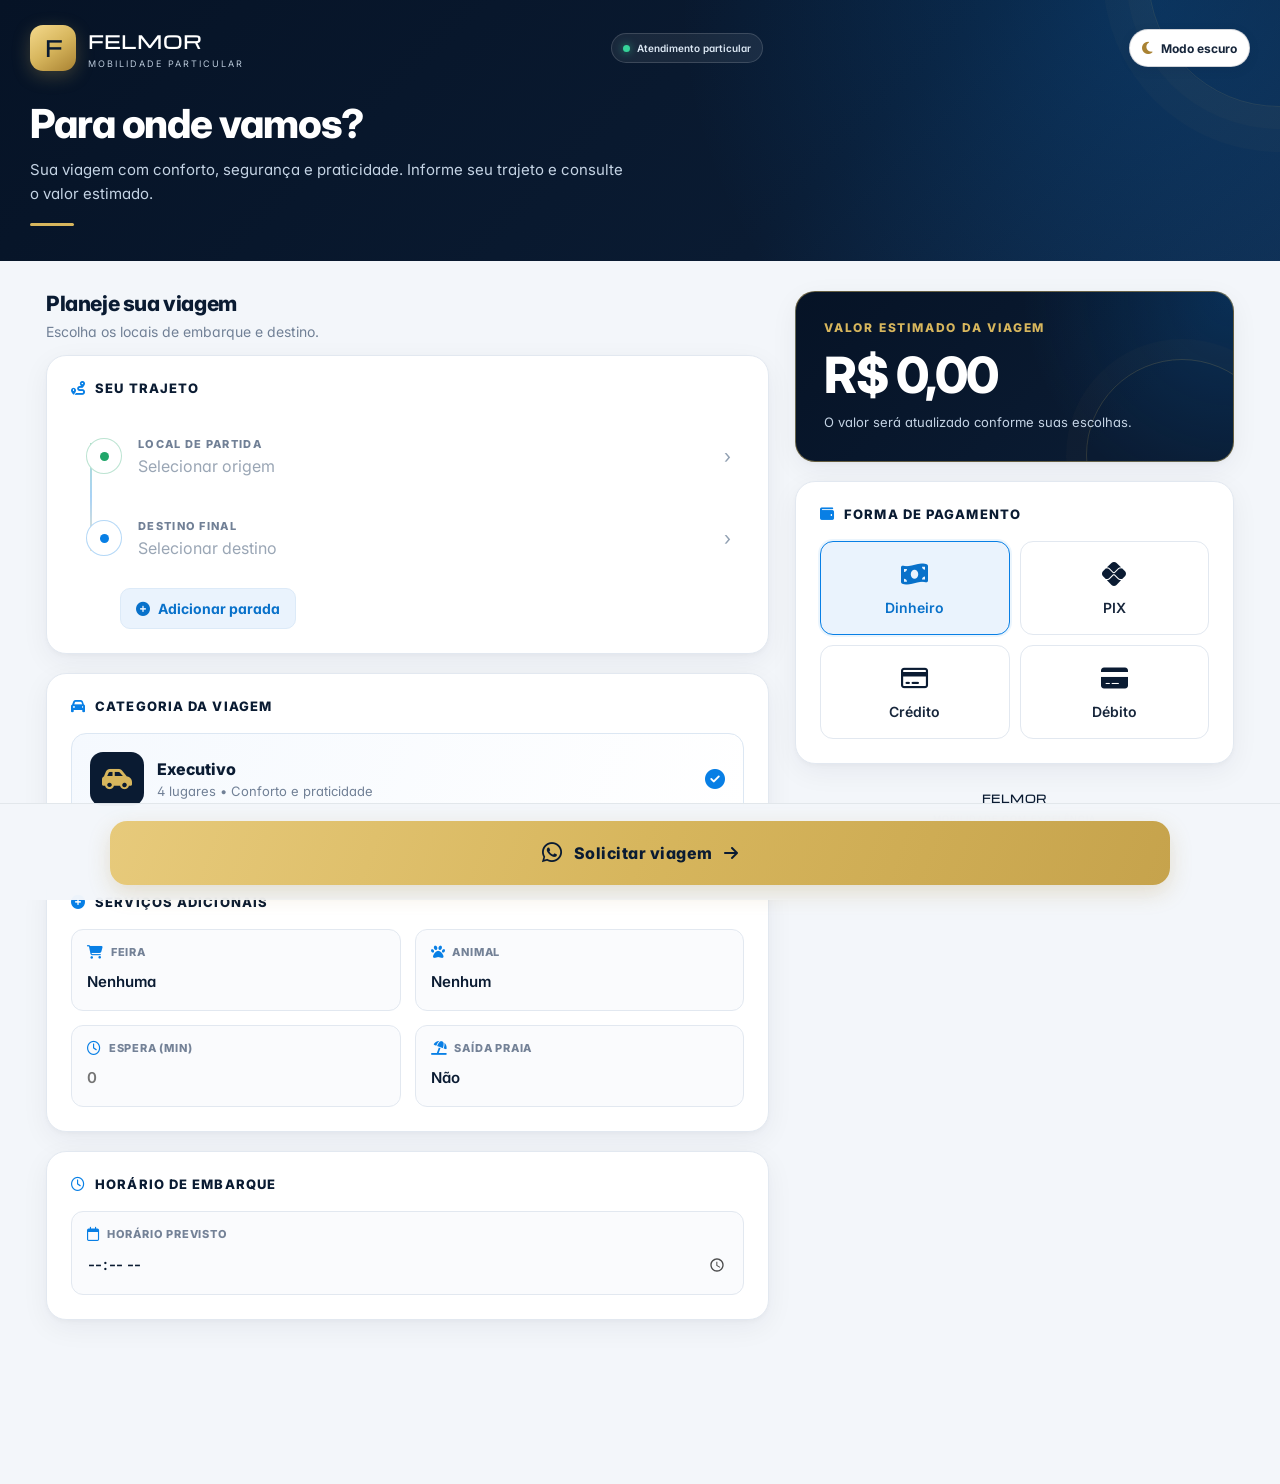
==== index.html @ cd347d0f "Add files via upload" ====
<!DOCTYPE html>
<html lang="pt-BR">
<head>
<meta charset="UTF-8">
<title>FELMOR | Mobilidade Particular</title>
<meta name="viewport" content="width=device-width, initial-scale=1.0, viewport-fit=cover">
<meta name="theme-color" content="#F3F6FA" id="themeColorMeta">
<meta name="description" content="FELMOR Mobilidade Particular. Consulte o valor e solicite sua viagem.">

<script src="core/datamanager.js"></script>

<link rel="preconnect" href="https://fonts.googleapis.com">
<link rel="preconnect" href="https://fonts.gstatic.com" crossorigin>
<link href="https://fonts.googleapis.com/css2?family=Inter:wght@400;500;600;700;800&family=Michroma&display=swap" rel="stylesheet">
<link rel="stylesheet" href="https://cdnjs.cloudflare.com/ajax/libs/font-awesome/6.5.2/css/all.min.css">

<link rel="stylesheet" href="css/theme.css">
<link rel="stylesheet" href="css/theme-modes.css">
<link rel="stylesheet" href="css/animations.css">
</head>

<body>

<!-- =====================================================
     CABEÇALHO FELMOR
===================================================== -->

<header class="header">
  <div class="header-inner">

    <div class="brand-row">

      <div class="brand">
        <div class="brand-mark">F</div>

        <div>
          <div class="brand-name">FELMOR</div>
          <div class="brand-sub">Mobilidade Particular</div>
        </div>
      </div>

      <div class="status-pill">
        <span class="status-dot"></span>
        Atendimento particular
      </div>

      <button class="theme-toggle" id="themeToggle" type="button"
        aria-label="Ativar modo escuro" aria-pressed="false" title="Alternar tema">
        <i class="fa-solid fa-moon" aria-hidden="true"></i>
        <span class="theme-toggle-label">Modo escuro</span>
      </button>

    </div>

    <div class="header-intro">
      <h1>Para onde vamos?</h1>
      <p>
        Sua viagem com conforto, segurança e praticidade.
        Informe seu trajeto e consulte o valor estimado.
      </p>
      <div class="header-accent"></div>
    </div>

  </div>
</header>

<!-- =====================================================
     CONTEÚDO PRINCIPAL
===================================================== -->

<div class="app-container">

  <div class="page-grid">

    <!-- COLUNA PRINCIPAL -->

    <main class="main-column">

      <div class="section-heading">
        <h2>Planeje sua viagem</h2>
        <p>Escolha os locais de embarque e destino.</p>
      </div>

      <!-- ROTA -->

      <div class="card route-card">

        <div class="card-label">
          <i class="fa-solid fa-route"></i>
          Seu trajeto
        </div>

        <div class="timeline">

          <div class="tl-line"></div>

          <div class="tl-row origem" id="origemBtn">

            <div class="tl-dot"></div>

            <div class="tl-content">
              <div class="tl-title">Local de partida</div>
              <div class="tl-text placeholder" id="origemTexto">
                Selecionar origem
              </div>
            </div>

            <div class="tl-chev">›</div>

          </div>

          <div class="tl-row parada" id="paradaBtn" style="display:none">

            <div class="tl-dot"></div>

            <div class="tl-content">
              <div class="tl-title">Parada intermediária</div>
              <div class="tl-text placeholder" id="paradaTexto">
                Selecionar parada
              </div>
            </div>

            <div class="tl-chev">›</div>

          </div>

          <div class="tl-row destino" id="destinoBtn">

            <div class="tl-dot"></div>

            <div class="tl-content">
              <div class="tl-title">Destino final</div>
              <div class="tl-text placeholder" id="destinoTexto">
                Selecionar destino
              </div>
            </div>

            <div class="tl-chev">›</div>

          </div>

        </div>

        <div class="add-parada" id="addParada">
          <i class="fa-solid fa-circle-plus"></i>
          Adicionar parada
        </div>

      </div>

      <!-- VEÍCULO -->

      <div class="card">

        <div class="card-label">
          <i class="fa-solid fa-car"></i>
          Categoria da viagem
        </div>

        <div class="vehicle">

          <div class="vehicle-icon">
            <i class="fa-solid fa-car-side"></i>
          </div>

          <div class="vehicle-info">
            <div class="vehicle-name">Executivo</div>
            <div class="vehicle-desc">
              4 lugares • Conforto e praticidade
            </div>
          </div>

          <div class="vehicle-check">
            <i class="fa-solid fa-circle-check"></i>
          </div>

        </div>

        <input type="hidden" id="tipoCarro" value="1">

      </div>

      <!-- ADICIONAIS -->

      <div class="card">

        <div class="card-label">
          <i class="fa-solid fa-plus-circle"></i>
          Serviços adicionais
        </div>

        <div class="addons">

          <label class="field">

            <span class="field-label">
              <i class="fa-solid fa-cart-shopping"></i>
              Feira
            </span>

            <select id="feira">
              <option value="0">Nenhuma</option>
              <option value="4.99">1 carrinho</option>
              <option value="7.99">2 carrinhos</option>
            </select>

          </label>

          <label class="field">

            <span class="field-label">
              <i class="fa-solid fa-paw"></i>
              Animal
            </span>

            <select id="animal">
              <option value="0">Nenhum</option>
              <option value="4.99">Pequeno</option>
              <option value="7.99">Médio</option>
              <option value="11.99">Grande</option>
            </select>

          </label>

          <label class="field">

            <span class="field-label">
              <i class="fa-regular fa-clock"></i>
              Espera (min)
            </span>

            <input
              type="number"
              id="espera"
              placeholder="0"
              min="0"
            >

          </label>

          <label class="field">

            <span class="field-label">
              <i class="fa-solid fa-umbrella-beach"></i>
              Saída praia
            </span>

            <select id="saidaPraia">
              <option value="0">Não</option>
              <option value="9.99">Sim</option>
            </select>

          </label>

        </div>

      </div>

      <!-- HORÁRIO -->

      <div class="card">

        <div class="card-label">
          <i class="fa-regular fa-clock"></i>
          Horário de embarque
        </div>

        <label class="field full">

          <span class="field-label">
            <i class="fa-regular fa-calendar"></i>
            Horário previsto
          </span>

          <input type="time" id="embarque">

        </label>

      </div>

    </main>

    <!-- COLUNA LATERAL -->

    <aside class="side-column">

      <!-- VALOR -->

      <div class="card value-card">

        <div class="value-label">
          Valor estimado da viagem
        </div>

        <div class="value-amount" id="previewTotal">
          R$ 0,00
        </div>

        <div class="value-note">
          O valor será atualizado conforme suas escolhas.
        </div>

      </div>

      <!-- PAGAMENTO -->

      <div class="card">

        <div class="card-label">
          <i class="fa-solid fa-wallet"></i>
          Forma de pagamento
        </div>

        <div class="pay-grid">

          <div class="pay ativo" data="dinheiro">
            <div class="pay-icon">
              <i class="fa-solid fa-money-bill-wave"></i>
            </div>
            <div class="pay-name">Dinheiro</div>
          </div>

          <div class="pay" data="pix">
            <div class="pay-icon">
              <i class="fa-brands fa-pix"></i>
            </div>
            <div class="pay-name">PIX</div>
          </div>

          <div class="pay" data="credito">
            <div class="pay-icon">
              <i class="fa-regular fa-credit-card"></i>
            </div>
            <div class="pay-name">Crédito</div>
          </div>

          <div class="pay" data="debito">
            <div class="pay-icon">
              <i class="fa-solid fa-credit-card"></i>
            </div>
            <div class="pay-name">Débito</div>
          </div>

        </div>

      </div>

      <div class="footer">
        <strong>FELMOR</strong>
        <div style="margin-top:7px">
          Mobilidade com excelência
        </div>
      </div>

    </aside>

  </div>

</div>

<!-- =====================================================
     BOTÃO FIXO
===================================================== -->

<div class="cta-box">

  <div class="cta-inner">

    <button class="cta-btn" id="btnContinuar">

      <span class="wa">
        <i class="fa-brands fa-whatsapp"></i>
      </span>

      <span>Solicitar viagem</span>

      <i class="fa-solid fa-arrow-right"></i>

    </button>

  </div>

</div>

<!-- =====================================================
     MODAL DE LOCAIS
===================================================== -->

<div class="modal" id="modal">

  <div class="modal-content">

    <div class="modal-handle"></div>

    <h3 class="modal-title">Selecione um local</h3>

    <input
      type="text"
      id="busca"
      placeholder="Buscar local..."
      autocomplete="off"
    >

    <div class="lista" id="lista"></div>

  </div>

</div>

<!-- =====================================================
     LÓGICA ORIGINAL DA CALCULADORA
     Mantidos DataManager, tarifas, adicionais,
     regras de cálculo e integração WhatsApp.
===================================================== -->

<script>

const origemBtn = document.getElementById("origemBtn");
const destinoBtn = document.getElementById("destinoBtn");
const paradaBtn = document.getElementById("paradaBtn");
const addParada = document.getElementById("addParada");
const origemTexto = document.getElementById("origemTexto");
const destinoTexto = document.getElementById("destinoTexto");
const paradaTexto = document.getElementById("paradaTexto");
const lista = document.getElementById("lista");
const busca = document.getElementById("busca");
const modal = document.getElementById("modal");
const previewTotal = document.getElementById("previewTotal");
const feira = document.getElementById("feira");
const animal = document.getElementById("animal");
const espera = document.getElementById("espera");
const saidaPraia = document.getElementById("saidaPraia");
const embarque = document.getElementById("embarque");
const tipoCarro = document.getElementById("tipoCarro");

let origem = null;
let destino = null;
let parada = null;
let modo = null;
let pagamento = "dinheiro";
let listaAtual = [];

(async()=>{
  await DataManager.carregar();
})();

function abrirModal(tipo){

  modo = tipo;
  busca.value = "";

  let dados = [];

  if(tipo === "origem"){
    dados = DataManager.listarOrigens();
  }

  if(tipo === "parada"){

    if(!origem) return alert("Selecione origem");

    dados = DataManager.listarDestinos(origem);

  }

  if(tipo === "destino"){

    if(!origem) return alert("Selecione origem");

    dados = parada
      ? DataManager.listarDestinos(parada)
      : DataManager.listarDestinos(origem);

  }

  listaAtual = dados;

  renderLista(dados);

  modal.style.display = "flex";

}

function renderLista(arr){

  lista.innerHTML = "";

  arr.forEach(item=>{

    const div = document.createElement("div");

    div.innerText = item;

    div.onclick = ()=>{

      selecionar(item);

      modal.style.display = "none";

    };

    lista.appendChild(div);

  });

}

modal.addEventListener("click",(e)=>{

  if(e.target === modal){
    modal.style.display = "none";
  }

});

busca.addEventListener("input",()=>{

  const t = busca.value.toLowerCase();

  renderLista(
    listaAtual.filter(i=>i.toLowerCase().includes(t))
  );

});

function selecionar(valor){

  if(modo === "origem"){

    origem = valor;
    parada = null;
    destino = null;

    origemTexto.innerText = valor;
    origemTexto.classList.remove("placeholder");

    destinoTexto.innerText = "Selecionar destino";
    destinoTexto.classList.add("placeholder");

    paradaBtn.style.display = "none";

  }

  if(modo === "parada"){

    parada = valor;
    destino = null;

    paradaTexto.innerText = valor;
    paradaTexto.classList.remove("placeholder");

  }

  if(modo === "destino"){

    destino = valor;

    destinoTexto.innerText = valor;
    destinoTexto.classList.remove("placeholder");

  }

  calcular();

}

origemBtn.onclick = ()=>abrirModal("origem");

destinoBtn.onclick = ()=>abrirModal("destino");

paradaBtn.onclick = ()=>abrirModal("parada");

addParada.onclick = ()=>{

  if(!origem) return alert("Selecione origem");

  paradaBtn.style.display = "flex";

  addParada.classList.add("hide");

};

document.querySelectorAll(".pay").forEach(p=>{

  p.onclick = ()=>{

    document.querySelectorAll(".pay").forEach(x=>{
      x.classList.remove("ativo");
    });

    p.classList.add("ativo");

    pagamento = p.getAttribute("data");

    calcular();

  };

});

["feira","animal","espera","saidaPraia","embarque"].forEach(id=>{

  const el = document.getElementById(id);

  el.addEventListener("change",calcular);

  el.addEventListener("input",calcular);

});

function calcular(){

  if(!origem || !destino){

    previewTotal.innerText = "R$ 0,00";

    return;

  }

  let base = !parada
    ? DataManager.buscarValor(origem,destino)||0
    : (DataManager.buscarValor(origem,parada)||0) +
      (DataManager.buscarValor(parada,destino)||0);

  let taxas =
    Number(feira.value||0) +
    Number(animal.value||0) +
    Number(saidaPraia.value||0);

  const esperaVal = Number(espera.value||0);

  if(esperaVal > 5){

    taxas += 3 + ((esperaVal-5)*0.6);

  }

  if(embarque.value){

    const [h,m] = embarque.value.split(":").map(Number);

    const min = h*60 + m;

    if(min >= 1350 || min < 300){

      taxas += base <= 24.99 ? 5 : base * 0.35;

    }

  }

  let total = (base+taxas)*Number(tipoCarro.value||1);

  if(pagamento === "credito") total /= 0.95;

  if(pagamento === "debito") total /= 0.98;

  previewTotal.innerText = "R$ " + total.toFixed(2);

  previewTotal.classList.remove("pulse");

  void previewTotal.offsetWidth;

  previewTotal.classList.add("pulse");

}

document.getElementById("btnContinuar").onclick = ()=>{

  if(!origem || !destino){

    return alert("Selecione origem e destino");

  }

  let base = !parada
    ? DataManager.buscarValor(origem,destino)||0
    : (DataManager.buscarValor(origem,parada)||0) +
      (DataManager.buscarValor(parada,destino)||0);

  let taxas = 0;
  let detalhes = "";

  const feiraVal = Number(feira.value||0);
  const animalVal = Number(animal.value||0);
  const praiaVal = Number(saidaPraia.value||0);
  const esperaVal = Number(espera.value||0);

  if(feiraVal > 0){

    taxas += feiraVal;

    detalhes += `🛒 Feira: R$ ${feiraVal.toFixed(2)}\n`;

  }

  if(animalVal > 0){

    taxas += animalVal;

    detalhes += `🐶 Animal: R$ ${animalVal.toFixed(2)}\n`;

  }

  if(praiaVal > 0){

    taxas += praiaVal;

    detalhes += `⛱️ Praia: R$ ${praiaVal.toFixed(2)}\n`;

  }

  if(esperaVal > 5){

    const esperaCalc = 3 + ((esperaVal-5)*0.6);

    taxas += esperaCalc;

    detalhes += `⏱️ Espera: R$ ${esperaCalc.toFixed(2)}\n`;

  }

  if(embarque.value){

    const [h,m] = embarque.value.split(":").map(Number);

    const min = h*60+m;

    if(min >= 1350 || min < 300){

      const adicional = base <= 24.99 ? 5 : base*0.35;

      taxas += adicional;

      detalhes += `🌙 Noturno: R$ ${adicional.toFixed(2)}\n`;

    }

  }

  let total = (base+taxas)*Number(tipoCarro.value||1);

  if(pagamento === "credito") total /= 0.95;

  if(pagamento === "debito") total /= 0.98;

  let msg = `🚖 *FELMOR - Solicitação de Viagem*\n\n`;

  msg += `📍 Origem:\n${origem}\n\n`;

  if(parada){

    msg += `🛑 Parada:\n${parada}\n\n`;

  }

  msg += `🏁 Destino:\n${destino}\n\n`;

  msg += `💰 Subtotal: R$ ${base.toFixed(2)}\n\n`;

  msg += `──────────────\n📋 *Detalhes*\n`;

  msg += detalhes || "Sem adicionais\n";

  msg += `\n💸 Taxas: R$ ${taxas.toFixed(2)}\n`;

  msg += `──────────────\n💳 Pagamento: ${pagamento.toUpperCase()}\n\n`;

  msg += `💰 *Total: R$ ${total.toFixed(2)}*`;

  window.open(
    `https://wa.me/5581989823239?text=${encodeURIComponent(msg)}`
  );

};

</script>

<script src="js/theme-toggle.js" defer></script>
</body>
</html>
---- css/theme.css ----
/* =====================================================
   FELMOR MOBILITY — DESIGN SYSTEM
   Redesign visual. Regras comerciais preservadas.
===================================================== */

:root {
  --navy: #0A1B32;
  --navy-deep: #061326;
  --navy-light: #142B49;
  --blue: #087FE5;
  --blue-soft: #EAF3FD;
  --gold: #D7B65D;
  --gold-dark: #A98232;
  --gold-soft: #F8F1DE;
  --silver: #D9E0E8;
  --bg: #F3F6FA;
  --white: #FFFFFF;
  --text: #17263B;
  --muted: #718096;
  --line: #E2E8F0;
  --success: #159653;
  --danger: #DC5454;

  --radius: 20px;
  --radius-sm: 13px;

  --shadow:
    0 8px 28px rgba(10,27,50,.055),
    0 2px 6px rgba(10,27,50,.035);

  --shadow-hover:
    0 14px 35px rgba(10,27,50,.10);

  --font: 'Inter', sans-serif;
  --brand-font: 'Michroma', sans-serif;
}

* {
  box-sizing: border-box;
  -webkit-tap-highlight-color: transparent;
}

html {
  scroll-behavior: smooth;
}

body {
  margin: 0;
  padding: 0;
  min-height: 100vh;
  background: var(--bg);
  color: var(--text);
  font-family: var(--font);
  -webkit-font-smoothing: antialiased;
  font-feature-settings: "cv11", "ss01";
}

button,
input,
select {
  font: inherit;
}

button {
  cursor: pointer;
}

button:focus-visible,
input:focus-visible,
select:focus-visible {
  outline: 3px solid rgba(8,127,229,.22);
  outline-offset: 2px;
}

/* =====================================================
   HEADER INSTITUCIONAL
===================================================== */

.header {
  position: relative;
  overflow: hidden;
  padding: 20px 20px 30px;
  background:
    radial-gradient(
      circle at 90% 0%,
      rgba(8,127,229,.22),
      transparent 40%
    ),
    linear-gradient(135deg,var(--navy-deep),var(--navy) 65%,#102A4A);
  color: white;
}

.header::before {
  content: "";
  position: absolute;
  width: 260px;
  height: 260px;
  border: 1px solid rgba(215,182,93,.12);
  border-radius: 50%;
  right: -130px;
  top: -155px;
  box-shadow:
    0 0 0 22px rgba(215,182,93,.025),
    0 0 0 45px rgba(215,182,93,.02);
}

.header-inner {
  position: relative;
  z-index: 1;
  max-width: 1100px;
  margin: 0 auto;
}

.brand-row {
  display: flex;
  align-items: center;
  justify-content: space-between;
  gap: 12px;
}

.brand {
  display: flex;
  align-items: center;
  gap: 12px;
}

.brand-mark {
  width: 46px;
  height: 46px;
  flex-shrink: 0;
  display: grid;
  place-items: center;
  border-radius: 13px;
  background: linear-gradient(145deg,#F4D98C,var(--gold),#A98232);
  color: var(--navy);
  font-family: var(--brand-font);
  font-size: 20px;
  font-weight: 900;
  box-shadow: 0 5px 18px rgba(215,182,93,.25);
}

.brand-name {
  font-family: var(--brand-font);
  font-size: 18px;
  font-weight: 900;
  letter-spacing: 1px;
  color: #FFFFFF;
}

.brand-sub {
  margin-top: 4px;
  font-size: 9px;
  letter-spacing: 2px;
  color: #B9C8D9;
  text-transform: uppercase;
}

.status-pill {
  display: inline-flex;
  align-items: center;
  gap: 7px;
  padding: 8px 11px;
  border: 1px solid rgba(255,255,255,.15);
  border-radius: 30px;
  background: rgba(255,255,255,.07);
  color: #DCE8F4;
  font-size: 10px;
  font-weight: 600;
  white-space: nowrap;
}

.status-dot {
  width: 7px;
  height: 7px;
  border-radius: 50%;
  background: #36D399;
  box-shadow: 0 0 8px rgba(54,211,153,.7);
}

.header-intro {
  margin-top: 29px;
  max-width: 600px;
}

.header-intro h1 {
  margin: 0;
  font-size: clamp(25px,5vw,34px);
  line-height: 1.2;
  font-weight: 800;
  letter-spacing: -1.1px;
}

.header-intro p {
  margin: 10px 0 0;
  color: #C4D3E4;
  font-size: 13px;
  line-height: 1.6;
}

.header-accent {
  width: 44px;
  height: 3px;
  margin-top: 17px;
  border-radius: 5px;
  background: var(--gold);
}

/* =====================================================
   LAYOUT PRINCIPAL
===================================================== */

.app-container {
  width: 100%;
  max-width: 1100px;
  margin: 0 auto;
  padding: 24px 20px 145px;
}

.page-grid {
  display: grid;
  grid-template-columns: minmax(0,1.35fr) minmax(280px,.85fr);
  gap: 20px;
  align-items: start;
}

.main-column,
.side-column {
  min-width: 0;
}

.section-heading {
  margin: 0 0 13px;
}

.section-heading h2 {
  margin: 0;
  font-size: 17px;
  font-weight: 800;
  letter-spacing: -.4px;
  color: var(--navy);
}

.section-heading p {
  margin: 5px 0 0;
  color: var(--muted);
  font-size: 12px;
  line-height: 1.5;
}

.card {
  padding: 19px;
  margin-bottom: 16px;
  border: 1px solid var(--line);
  border-radius: var(--radius);
  background: var(--white);
  box-shadow: var(--shadow);
  animation: fadeUp .4s ease both;
}

@keyframes fadeUp {
  from {
    opacity: 0;
    transform: translateY(8px);
  }
  to {
    opacity: 1;
    transform: translateY(0);
  }
}

.card-label {
  display: flex;
  align-items: center;
  gap: 9px;
  margin-bottom: 16px;
  color: var(--navy);
  font-size: 11px;
  font-weight: 800;
  letter-spacing: 1.1px;
  text-transform: uppercase;
}

.card-label i {
  color: var(--blue);
  font-size: 14px;
}

/* =====================================================
   ROTA
===================================================== */

.route-card {
  padding: 20px;
}

.timeline {
  position: relative;
  padding-left: 2px;
}

.tl-line {
  position: absolute;
  left: 16px;
  top: 28px;
  bottom: 28px;
  width: 2px;
  background: linear-gradient(
    180deg,
    #21A66A,
    var(--blue),
    var(--gold)
  );
  opacity: .35;
}

.tl-row {
  position: relative;
  display: flex;
  align-items: center;
  gap: 13px;
  min-height: 72px;
  padding: 10px 9px;
  border: 1px solid transparent;
  border-radius: 14px;
  cursor: pointer;
  transition: background .2s,border-color .2s,transform .15s;
}

.tl-row:hover {
  background: #F7F9FC;
  border-color: #E8EDF4;
}

.tl-row:active {
  transform: scale(.99);
}

.tl-dot {
  position: relative;
  z-index: 1;
  width: 31px;
  height: 31px;
  flex-shrink: 0;
  display: grid;
  place-items: center;
  border: 1px solid var(--line);
  border-radius: 50%;
  background: #FFFFFF;
}

.tl-dot::after {
  content: "";
  width: 9px;
  height: 9px;
  border-radius: 50%;
}

.tl-row.origem .tl-dot::after {
  background: #21A66A;
}

.tl-row.parada .tl-dot::after {
  background: var(--gold);
}

.tl-row.destino .tl-dot::after {
  background: var(--blue);
}

.tl-row.origem .tl-dot {
  border-color: rgba(33,166,106,.3);
}

.tl-row.parada .tl-dot {
  border-color: rgba(215,182,93,.5);
}

.tl-row.destino .tl-dot {
  border-color: rgba(8,127,229,.3);
}

.tl-content {
  flex: 1;
  min-width: 0;
}

.tl-title {
  margin-bottom: 5px;
  color: var(--muted);
  font-size: 9px;
  font-weight: 800;
  letter-spacing: 1.3px;
  text-transform: uppercase;
}

.tl-text {
  overflow: hidden;
  color: var(--navy);
  font-size: 14px;
  font-weight: 600;
  text-overflow: ellipsis;
  white-space: nowrap;
}

.tl-text.placeholder {
  color: #9AA6B5;
  font-weight: 400;
}

.tl-chev {
  flex-shrink: 0;
  color: #91A0B2;
  font-size: 19px;
}

.add-parada {
  display: inline-flex;
  align-items: center;
  gap: 8px;
  margin: 9px 0 0 49px;
  padding: 9px 12px;
  border: 1px solid #DCEAF8;
  border-radius: 10px;
  background: var(--blue-soft);
  color: #0871CA;
  font-size: 12px;
  font-weight: 700;
  cursor: pointer;
  transition: .2s;
}

.add-parada:hover {
  background: #DCEEFF;
}

.add-parada.hide {
  display: none;
}

/* =====================================================
   VEÍCULO
===================================================== */

.vehicle {
  display: flex;
  align-items: center;
  gap: 13px;
  padding: 15px;
  border: 1px solid #DCE7F3;
  border-radius: 15px;
  background: linear-gradient(110deg,#F5F9FE,#FFFFFF);
}

.vehicle-icon {
  width: 46px;
  height: 46px;
  flex-shrink: 0;
  display: grid;
  place-items: center;
  border-radius: 13px;
  background: var(--navy);
  color: var(--gold);
  font-size: 21px;
}

.vehicle-info {
  flex: 1;
  min-width: 0;
}

.vehicle-name {
  color: var(--navy);
  font-size: 14px;
  font-weight: 800;
}

.vehicle-desc {
  margin-top: 4px;
  color: var(--muted);
  font-size: 11px;
}

.vehicle-check {
  color: var(--blue);
  font-size: 20px;
}

/* =====================================================
   VALOR
===================================================== */

.value-card {
  position: relative;
  overflow: hidden;
  padding: 23px;
  border: 1px solid rgba(215,182,93,.45);
  border-radius: var(--radius);
  background:
    radial-gradient(
      circle at 100% 0%,
      rgba(8,127,229,.2),
      transparent 45%
    ),
    linear-gradient(135deg,var(--navy-deep),var(--navy) 75%);
  color: #FFFFFF;
  text-align: left;
}

.value-card::after {
  content: "";
  position: absolute;
  right: -45px;
  bottom: -90px;
  width: 190px;
  height: 190px;
  border: 1px solid rgba(215,182,93,.18);
  border-radius: 50%;
  box-shadow: 0 0 0 20px rgba(215,182,93,.025);
}

.value-label {
  position: relative;
  z-index: 1;
  margin-bottom: 10px;
  color: #D7B65D;
  font-size: 10px;
  font-weight: 800;
  letter-spacing: 1.8px;
  text-transform: uppercase;
}

.value-amount {
  position: relative;
  z-index: 1;
  color: #FFFFFF;
  font-size: clamp(33px,7vw,42px);
  font-weight: 800;
  letter-spacing: -1.5px;
  transition: transform .25s;
}

.value-amount.pulse {
  animation: pulse .45s ease;
}

@keyframes pulse {
  0% {transform:scale(1)}
  50% {transform:scale(1.035)}
  100% {transform:scale(1)}
}

.value-note {
  position: relative;
  z-index: 1;
  margin-top: 8px;
  color: #C4D3E4;
  font-size: 11px;
}

/* =====================================================
   PAGAMENTO
===================================================== */

.pay-grid {
  display: grid;
  grid-template-columns: repeat(2,minmax(0,1fr));
  gap: 10px;
}

.pay {
  min-height: 82px;
  display: flex;
  flex-direction: column;
  align-items: center;
  justify-content: center;
  gap: 8px;
  padding: 12px 8px;
  border: 1px solid var(--line);
  border-radius: 13px;
  background: #FFFFFF;
  cursor: pointer;
  transition: .2s ease;
}

.pay:hover {
  border-color: #B8D5F0;
  background: #F7FBFF;
}

.pay-icon {
  color: var(--navy);
  font-size: 21px;
}

.pay-name {
  color: var(--text);
  font-size: 12px;
  font-weight: 600;
}

.pay.ativo {
  border-color: var(--blue);
  background: var(--blue-soft);
  box-shadow: 0 0 0 2px rgba(8,127,229,.08);
}

.pay.ativo .pay-icon,
.pay.ativo .pay-name {
  color: #0871CA;
}

/* =====================================================
   ADICIONAIS E CAMPOS
===================================================== */

.addons {
  display: grid;
  grid-template-columns: repeat(2,minmax(0,1fr));
  gap: 11px;
}

.field {
  min-width: 0;
  display: flex;
  flex-direction: column;
  gap: 8px;
  padding: 12px;
  border: 1px solid var(--line);
  border-radius: 12px;
  background: #FAFBFD;
  transition: border-color .2s,background .2s;
}

.field:focus-within {
  border-color: var(--blue);
  background: #FFFFFF;
}

.field-label {
  display: flex;
  align-items: center;
  gap: 7px;
  color: #748297;
  font-size: 9px;
  font-weight: 800;
  letter-spacing: .8px;
  text-transform: uppercase;
}

.field-label i {
  color: var(--blue);
  font-size: 12px;
}

.field select,
.field input {
  width: 100%;
  min-width: 0;
  padding: 3px 0;
  border: none;
  outline: none;
  background: transparent;
  color: var(--navy);
  font-family: var(--font);
  font-size: 13px;
  font-weight: 600;
  appearance: none;
  -webkit-appearance: none;
}

.field select option {
  background: #FFFFFF;
  color: var(--navy);
}

.field.full {
  grid-column: 1/-1;
}

.field input[type=time]::-webkit-calendar-picker-indicator {
  cursor: pointer;
  opacity: .7;
}

/* =====================================================
   BOTÃO FIXO DE SOLICITAÇÃO
===================================================== */

.cta-box {
  position: fixed;
  z-index: 50;
  right: 0;
  bottom: 0;
  left: 0;
  padding: 15px 20px calc(15px + env(safe-area-inset-bottom));
  border-top: 1px solid rgba(10,27,50,.07);
  background: rgba(243,246,250,.94);
  backdrop-filter: blur(18px);
  -webkit-backdrop-filter: blur(18px);
}

.cta-inner {
  width: 100%;
  max-width: 1060px;
  margin: 0 auto;
}

.cta-btn {
  width: 100%;
  min-height: 56px;
  display: flex;
  align-items: center;
  justify-content: center;
  gap: 11px;
  padding: 16px 20px;
  border: none;
  border-radius: 15px;
  background: linear-gradient(110deg,#E7CA7B,var(--gold),#C6A34C);
  color: var(--navy);
  font-family: var(--font);
  font-size: 14px;
  font-weight: 800;
  letter-spacing: .5px;
  box-shadow: 0 8px 22px rgba(169,130,50,.22);
  transition: transform .15s,box-shadow .2s;
}

.cta-btn:hover {
  transform: translateY(-2px);
  box-shadow: 0 12px 28px rgba(169,130,50,.3);
}

.cta-btn:active {
  transform: scale(.985);
}

.cta-btn .wa {
  font-size: 20px;
}

/* =====================================================
   MODAL DE SELEÇÃO DE LOCAL
===================================================== */

.modal {
  display: none;
  position: fixed;
  z-index: 100;
  inset: 0;
  align-items: flex-end;
  justify-content: center;
  padding: 0;
  background: rgba(4,15,30,.62);
  backdrop-filter: blur(5px);
  -webkit-backdrop-filter: blur(5px);
  animation: fadeIn .2s ease;
}

@keyframes fadeIn {
  from {opacity:0}
  to {opacity:1}
}

.modal-content {
  width: 100%;
  max-width: 540px;
  max-height: 85vh;
  display: flex;
  flex-direction: column;
  padding: 20px 18px calc(20px + env(safe-area-inset-bottom));
  border-radius: 24px 24px 0 0;
  background: #FFFFFF;
  box-shadow: 0 -15px 50px rgba(0,0,0,.2);
  animation: slideUp .3s ease;
}

@keyframes slideUp {
  from {transform:translateY(100%)}
  to {transform:translateY(0)}
}

.modal-handle {
  width: 42px;
  height: 4px;
  margin: -7px auto 18px;
  border-radius: 5px;
  background: #D7DEE8;
}

.modal-title {
  margin: 0 0 13px;
  color: var(--navy);
  font-size: 17px;
  font-weight: 800;
}

.modal input {
  width: 100%;
  margin-bottom: 12px;
  padding: 14px 15px;
  border: 1px solid var(--line);
  border-radius: 12px;
  outline: none;
  background: #F6F8FB;
  color: var(--navy);
  font-family: var(--font);
  font-size: 14px;
}

.modal input:focus {
  border-color: var(--blue);
  background: #FFFFFF;
}

.lista {
  overflow-y: auto;
  flex: 1;
  display: flex;
  flex-direction: column;
  gap: 5px;
}

.lista div {
  padding: 14px 13px;
  border: 1px solid transparent;
  border-radius: 11px;
  color: var(--text);
  font-size: 13px;
  font-weight: 500;
  cursor: pointer;
  transition: .15s;
}

.lista div:hover {
  border-color: #DCEAF8;
  background: #F1F7FD;
  color: #0871CA;
}

/* =====================================================
   RODAPÉ INSTITUCIONAL
===================================================== */

.footer {
  padding: 8px 0 0;
  color: #8794A5;
  font-size: 9px;
  letter-spacing: 1px;
  text-align: center;
  text-transform: uppercase;
}

.footer strong {
  color: var(--navy);
  font-family: var(--brand-font);
  font-size: 10px;
}

/* =====================================================
   RESPONSIVIDADE
===================================================== */

@media(max-width:760px) {
  .page-grid {
    grid-template-columns: 1fr;
    gap: 0;
  }

  .app-container {
    padding: 20px 15px 135px;
  }

  .header {
    padding: 18px 18px 27px;
  }

  .header-intro {
    margin-top: 26px;
  }

  .side-column {
    display: flex;
    flex-direction: column;
  }

  .route-card {
    padding: 17px;
  }

  .card {
    padding: 17px;
    margin-bottom: 13px;
  }
}

@media(max-width:380px) {
  .brand-name {
    font-size: 15px;
  }

  .brand-sub {
    font-size: 8px;
    letter-spacing: 1.4px;
  }

  .status-pill {
    padding: 7px 8px;
    font-size: 9px;
  }

  .header-intro h1 {
    font-size: 25px;
  }

  .addons {
    gap: 8px;
  }

  .field {
    padding: 10px;
  }

  .field select,
  .field input {
    font-size: 12px;
  }
}

@media(min-width:761px) {
  .header {
    padding: 25px 30px 35px;
  }

  .app-container {
    padding-top: 30px;
  }

  .side-column {
    position: sticky;
    top: 20px;
  }

  .cta-box {
    padding-left: 30px;
    padding-right: 30px;
  }
}

@media(prefers-reduced-motion:reduce) {
  *,
  *::before,
  *::after {
    scroll-behavior: auto !important;
    animation-duration: .01ms !important;
    transition-duration: .01ms !important;
  }
}

::-webkit-scrollbar {
  width: 6px;
  height: 6px;
}

::-webkit-scrollbar-thumb {
  border-radius: 5px;
  background: #CAD3DE;
}


/* =====================================================
   FELMOR WEB — AJUSTE DE LEGIBILIDADE E USABILIDADE
   Este bloco afeta somente a apresentação da versão Web.
   Não altera cálculos, tarifas, eventos ou integrações.
===================================================== */

html { font-size: 16px; }
body { font-size: 16px; }
.header-inner, .app-container { max-width: 1240px; }
.app-container { padding-left: 26px; padding-right: 26px; }
.page-grid { grid-template-columns: minmax(0,1.4fr) minmax(320px,.85fr); gap: 26px; }
.header-intro h1 { font-size: clamp(30px,4vw,40px); }
.header-intro p { font-size: 15px; }
.section-heading h2 { font-size: 21px; }
.section-heading p { font-size: 14px; }
.card { padding: 24px; margin-bottom: 19px; }
.card-label { font-size: 13px; margin-bottom: 19px; }
.tl-row { min-height: 82px; gap: 16px; padding: 13px 12px; }
.tl-dot { width: 36px; height: 36px; }
.tl-line { left: 19px; }
.tl-title { font-size: 11px; }
.tl-text { font-size: 16px; }
.add-parada { font-size: 14px; padding: 11px 15px; }
.vehicle { padding: 18px; }
.vehicle-icon { width: 54px; height: 54px; font-size: 24px; }
.vehicle-name { font-size: 16px; }
.vehicle-desc { font-size: 13px; }
.value-card { padding: 28px; }
.value-label { font-size: 12px; }
.value-amount { font-size: clamp(38px,4vw,50px); }
.value-note { font-size: 13px; line-height: 1.5; }
.pay { min-height: 94px; gap: 10px; }
.pay-icon { font-size: 24px; }
.pay-name { font-size: 14px; }
.addons { gap: 14px; }
.field { padding: 15px; gap: 10px; min-height: 82px; }
.field-label { font-size: 11px; }
.field-label i { font-size: 14px; }
.field select, .field input { font-size: 15px; }
.cta-box { padding-top: 17px; }
.cta-btn { min-height: 64px; font-size: 16px; border-radius: 17px; }
.cta-btn .wa { font-size: 23px; }
.modal-content { max-width: 620px; padding: 24px 22px calc(24px + env(safe-area-inset-bottom)); }
.modal-title { font-size: 20px; }
.modal input { padding: 16px; font-size: 16px; }
.lista div { padding: 16px; font-size: 15px; }

@media (max-width: 760px) {
  html { font-size: 16px; }
  .header { padding: 24px 20px 32px; }
  .header-inner { max-width: 100%; }
  .brand { gap: 13px; }
  .brand-mark { width: 52px; height: 52px; border-radius: 15px; font-size: 22px; }
  .brand-name { font-size: 20px; }
  .brand-sub { font-size: 10px; letter-spacing: 1.8px; }
  .status-pill { padding: 10px 12px; font-size: 11px; }
  .header-intro { margin-top: 31px; }
  .header-intro h1 { font-size: clamp(30px,8vw,37px); }
  .header-intro p { max-width: 520px; font-size: 15px; line-height: 1.65; }
  .app-container { padding: 25px 18px 155px; }
  .page-grid { grid-template-columns: minmax(0,1fr); gap: 0; }
  .section-heading { margin-bottom: 17px; }
  .section-heading h2 { font-size: 21px; }
  .section-heading p { font-size: 14px; }
  .card, .route-card { padding: 21px; margin-bottom: 16px; border-radius: 19px; }
  .card-label { font-size: 12px; margin-bottom: 18px; }
  .tl-row { min-height: 82px; padding: 12px 9px; gap: 14px; }
  .tl-dot { width: 35px; height: 35px; }
  .tl-line { left: 18px; }
  .tl-title { font-size: 10px; }
  .tl-text { font-size: 16px; }
  .tl-chev { font-size: 21px; }
  .add-parada { margin-left: 49px; font-size: 14px; padding: 11px 14px; }
  .vehicle { padding: 17px; }
  .vehicle-icon { width: 52px; height: 52px; }
  .vehicle-name { font-size: 16px; }
  .vehicle-desc { font-size: 12px; }
  .value-card { padding: 25px; }
  .value-label { font-size: 11px; }
  .value-amount { font-size: clamp(39px,10vw,48px); }
  .value-note { font-size: 13px; line-height: 1.5; }
  .pay-grid { gap: 12px; }
  .pay { min-height: 91px; border-radius: 14px; }
  .pay-icon { font-size: 24px; }
  .pay-name { font-size: 14px; }
  .addons { gap: 12px; }
  .field { min-height: 83px; padding: 14px; gap: 9px; border-radius: 13px; }
  .field-label { font-size: 10px; }
  .field select, .field input { font-size: 15px; }
  .cta-box { padding: 13px 16px calc(13px + env(safe-area-inset-bottom)); }
  .cta-btn { min-height: 62px; font-size: 16px; }
  .footer { font-size: 10px; }
}

@media (max-width: 420px) {
  .header { padding: 21px 16px 29px; }
  .brand-row { gap: 8px; }
  .brand { gap: 9px; }
  .brand-mark { width: 45px; height: 45px; font-size: 19px; }
  .brand-name { font-size: 17px; }
  .brand-sub { font-size: 8px; letter-spacing: 1.3px; }
  .status-pill { gap: 5px; padding: 8px 9px; font-size: 9px; }
  .status-dot { width: 6px; height: 6px; }
  .header-intro h1 { font-size: 29px; }
  .header-intro p { font-size: 14px; }
  .app-container { padding: 21px 13px 148px; }
  .card, .route-card { padding: 17px; }
  .section-heading h2 { font-size: 19px; }
  .tl-text { font-size: 14px; }
  .tl-row { min-height: 76px; }
  .field { padding: 12px 10px; }
  .field-label { font-size: 9px; letter-spacing: .5px; }
  .field select, .field input { font-size: 14px; }
  .value-amount { font-size: 38px; }
  .cta-btn { min-height: 59px; font-size: 15px; }
}

@media (min-width: 761px) and (max-width: 1050px) {
  .page-grid { grid-template-columns: minmax(0,1.15fr) minmax(290px,.85fr); gap: 18px; }
  .app-container { padding-left: 20px; padding-right: 20px; }
}
---- css/theme-modes.css ----
/* FELMOR — tema escuro opcional; o tema claro continua sendo o padrão */
:root[data-theme="dark"] {
  color-scheme: dark;
  --navy: #E8EDF5;
  --navy-deep: #080D16;
  --navy-light: #18263A;
  --blue: #75B9F2;
  --blue-soft: #172A3E;
  --gold: #D7B65D;
  --gold-dark: #A98232;
  --gold-soft: #2D2719;
  --silver: #AEBBCB;
  --bg: #0B111B;
  --white: #131D2A;
  --text: #E7EDF5;
  --muted: #A5B2C2;
  --line: #2A394B;
  --success: #36C58A;
  --danger: #F07878;
  --shadow: 0 8px 28px rgba(0,0,0,.24), 0 2px 6px rgba(0,0,0,.18);
  --shadow-hover: 0 14px 35px rgba(0,0,0,.34);
}
:root[data-theme="dark"] body { background:var(--bg); color:var(--text); }
:root[data-theme="dark"] .header {
  background: radial-gradient(circle at 90% 0%,rgba(215,182,93,.15),transparent 42%),
    linear-gradient(135deg,#080D16,#101B2A 68%,#1A2B40);
  border-bottom:1px solid rgba(215,182,93,.22);
}
:root[data-theme="dark"] .header::before { border-color:rgba(215,182,93,.16); }
:root[data-theme="dark"] .section-heading h2,
:root[data-theme="dark"] .card-label,
:root[data-theme="dark"] .tl-text,
:root[data-theme="dark"] .vehicle-name,
:root[data-theme="dark"] .field select,
:root[data-theme="dark"] .field input,
:root[data-theme="dark"] .pay-name,
:root[data-theme="dark"] .modal-title { color:#E8EDF5; }
:root[data-theme="dark"] .section-heading p,
:root[data-theme="dark"] .vehicle-desc,
:root[data-theme="dark"] .value-note { color:#A5B2C2; }
:root[data-theme="dark"] .card {
  background:linear-gradient(145deg,#172333,#121C29);
  border-color:#2A394B;
  box-shadow:var(--shadow);
}
:root[data-theme="dark"] .tl-row:hover { background:#1B2A3B; border-color:#34485F; }
:root[data-theme="dark"] .tl-dot { background:#131D2A; border-color:#3A4B60; }
:root[data-theme="dark"] .tl-text.placeholder { color:#8493A5; }
:root[data-theme="dark"] .tl-chev { color:#A5B2C2; }
:root[data-theme="dark"] .add-parada { background:#172A3E; border-color:#344D68; color:#9CCCF4; }
:root[data-theme="dark"] .add-parada:hover { background:#203A54; }
:root[data-theme="dark"] .vehicle { background:linear-gradient(110deg,#1A2A3D,#131D2A); border-color:#34485F; }
:root[data-theme="dark"] .vehicle-icon { background:#D7B65D; color:#101722; }
:root[data-theme="dark"] .value-card {
  border-color:rgba(215,182,93,.48);
  background:radial-gradient(circle at 100% 0%,rgba(215,182,93,.18),transparent 45%),
    linear-gradient(135deg,#080D16,#17263A 78%);
}
:root[data-theme="dark"] .pay { background:#131D2A; border-color:#344254; }
:root[data-theme="dark"] .pay:hover { border-color:#A98232; background:#1B2A3B; }
:root[data-theme="dark"] .pay-icon { color:#D9E0E8; }
:root[data-theme="dark"] .pay.ativo { border-color:#D7B65D; background:#302919; box-shadow:0 0 0 2px rgba(215,182,93,.12); }
:root[data-theme="dark"] .pay.ativo .pay-icon,
:root[data-theme="dark"] .pay.ativo .pay-name { color:#F0D48C; }
:root[data-theme="dark"] .field { background:#101A27; border-color:#344254; }
:root[data-theme="dark"] .field:focus-within { background:#172333; border-color:#D7B65D; }
:root[data-theme="dark"] .field-label { color:#A5B2C2; }
:root[data-theme="dark"] .field select,
:root[data-theme="dark"] .field input { color:#EDF2F8; }
:root[data-theme="dark"] .field select option { background:#131D2A; color:#EDF2F8; }
:root[data-theme="dark"] .modal { background:rgba(0,0,0,.76); }
:root[data-theme="dark"] .modal-content { background:#131D2A; border:1px solid #344254; }
:root[data-theme="dark"] .modal-handle { background:#536174; }
:root[data-theme="dark"] .modal input { background:#0D1520; border-color:#344254; color:#EDF2F8; }
:root[data-theme="dark"] .modal input:focus { border-color:#D7B65D; background:#172333; }
:root[data-theme="dark"] .lista div { color:#DDE5EF; }
:root[data-theme="dark"] .lista div:hover { background:#172A3E; border-color:#344D68; color:#F0D48C; }
:root[data-theme="dark"] .footer { color:#8E9BAD; }
:root[data-theme="dark"] .footer strong { color:#D7B65D; }
:root[data-theme="dark"] button:focus-visible,
:root[data-theme="dark"] input:focus-visible,
:root[data-theme="dark"] select:focus-visible { outline-color:rgba(215,182,93,.38); }
:root[data-theme="dark"] ::-webkit-scrollbar-thumb { background:#46566B; }

.theme-toggle {
  display:inline-flex; align-items:center; justify-content:center; gap:8px;
  min-height:38px; padding:8px 12px; border:1px solid rgba(10,27,50,.18);
  border-radius:999px; background:#FFFFFF; color:#17263B;
  font-size:12px; font-weight:700; white-space:nowrap;
  box-shadow:0 3px 12px rgba(10,27,50,.08);
  transition:background .2s ease,color .2s ease,border-color .2s ease,transform .2s ease;
}
.theme-toggle:hover { transform:translateY(-1px); }
.theme-toggle i { font-size:14px; color:#A98232; }
:root[data-theme="dark"] .theme-toggle {
  background:#182638; color:#F0F3F8; border-color:rgba(215,182,93,.35);
  box-shadow:0 3px 12px rgba(0,0,0,.2);
}
:root[data-theme="dark"] .theme-toggle i { color:#F0D48C; }
@media(max-width:520px) {
  .brand-row { flex-wrap:wrap; }
  .theme-toggle { margin-left:auto; }
}
---- css/animations.css ----
/* FELMOR — animações leves e respeitando acessibilidade */
@keyframes felmorFadeUp {
  from { opacity:0; transform:translateY(10px); }
  to { opacity:1; transform:translateY(0); }
}
.header-intro { animation:felmorFadeUp .55s ease both; }
.section-heading { animation:felmorFadeUp .5s ease both; }
.card { animation:felmorFadeUp .48s ease both; }
.card:nth-of-type(2) { animation-delay:.04s; }
.card:nth-of-type(3) { animation-delay:.08s; }
.card:nth-of-type(4) { animation-delay:.12s; }
.card, .pay, .tl-row, .add-parada, .cta-btn {
  transition:transform .2s ease, box-shadow .2s ease, background-color .2s ease,
    border-color .2s ease, color .2s ease;
}
@media(hover:hover) {
  .card:hover { box-shadow:var(--shadow-hover); }
  .pay:hover { transform:translateY(-2px); }
  .cta-btn:hover { transform:translateY(-2px); }
}
.tl-row:active, .pay:active, .cta-btn:active { transform:scale(.985); }
.theme-toggle:focus-visible { outline:3px solid rgba(8,127,229,.28); outline-offset:3px; }
@media(prefers-reduced-motion:reduce) {
  *,*::before,*::after {
    scroll-behavior:auto !important;
    animation-duration:.01ms !important;
    animation-iteration-count:1 !important;
    transition-duration:.01ms !important;
  }
}
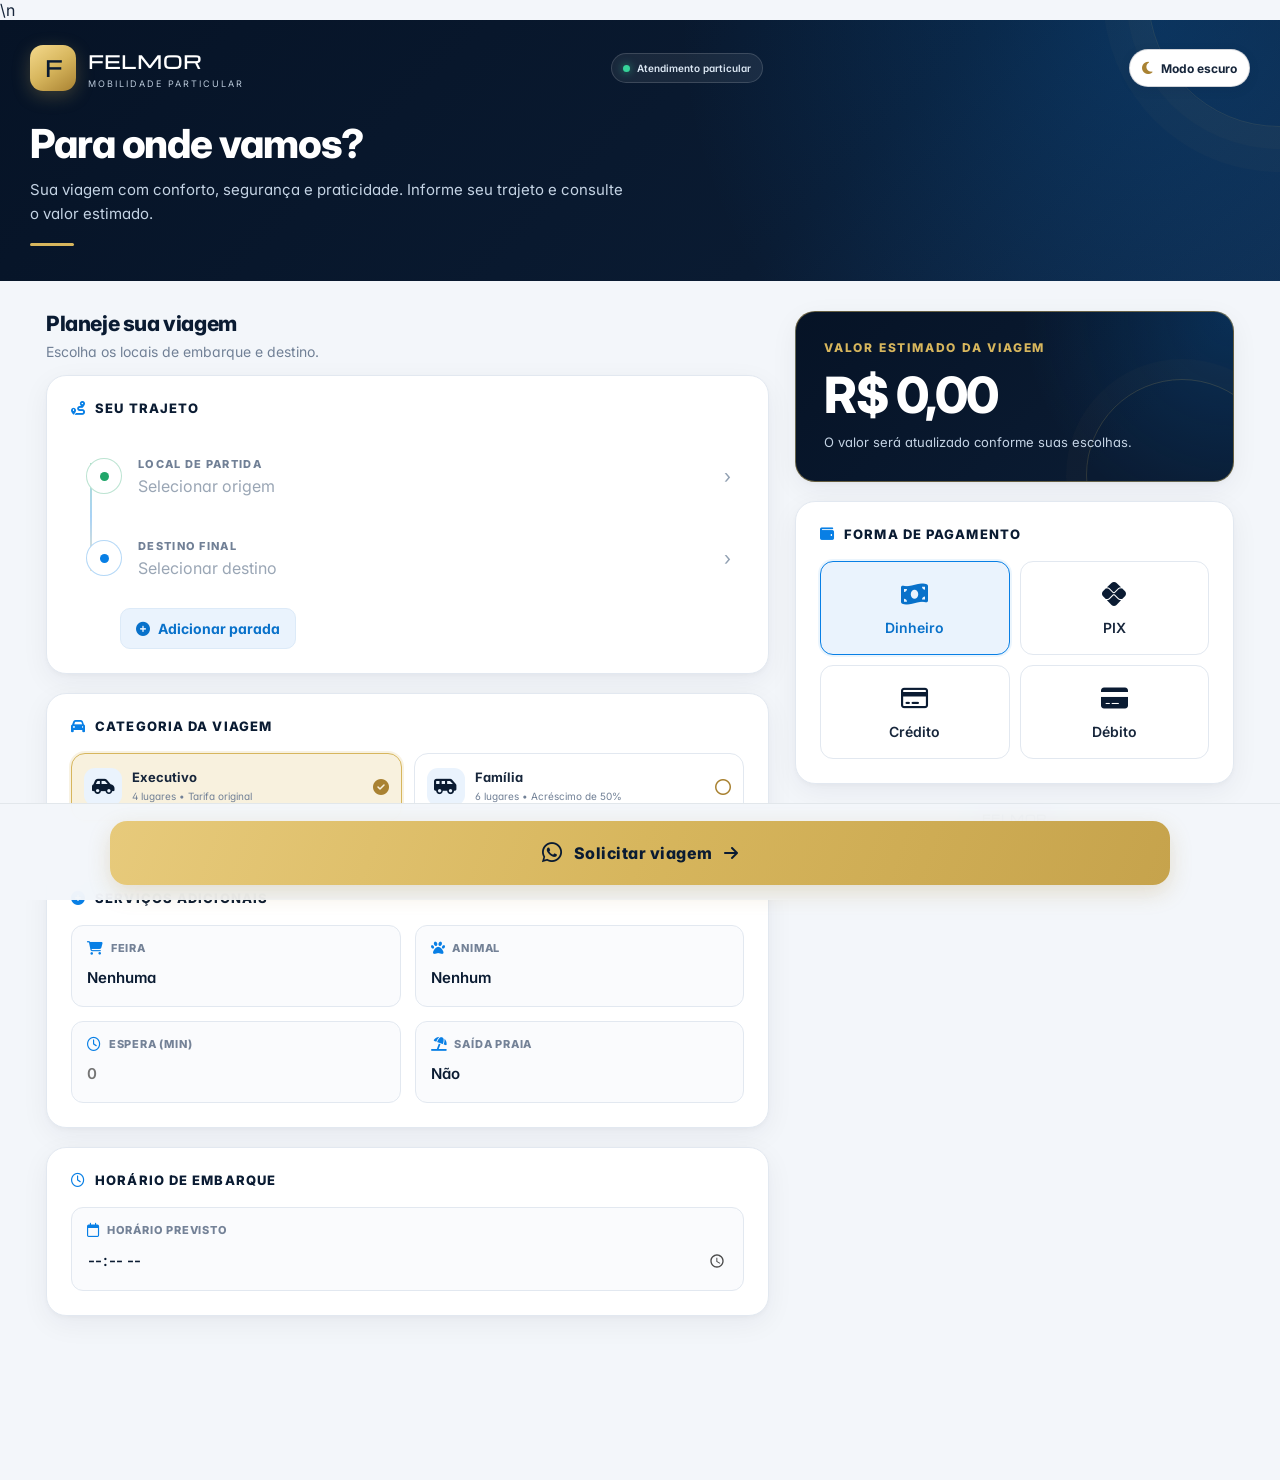
==== commit a36955c9: "Add files via upload" ====
--- a/index.html
+++ b/index.html
@@ -16,7 +16,7 @@
 
 <link rel="stylesheet" href="css/theme.css">
 <link rel="stylesheet" href="css/theme-modes.css">
-<link rel="stylesheet" href="css/animations.css">
+<link rel="stylesheet" href="css/animations.css">\n<link rel="stylesheet" href="css/vehicle-options.css">
 </head>
 
 <body>
@@ -157,23 +157,24 @@
           Categoria da viagem
         </div>
 
-        <div class="vehicle">
-
-          <div class="vehicle-icon">
-            <i class="fa-solid fa-car-side"></i>
-          </div>
-
-          <div class="vehicle-info">
-            <div class="vehicle-name">Executivo</div>
-            <div class="vehicle-desc">
-              4 lugares • Conforto e praticidade
-            </div>
-          </div>
-
-          <div class="vehicle-check">
-            <i class="fa-solid fa-circle-check"></i>
-          </div>
-
+        <div class="vehicle-options" role="group" aria-label="Escolha a capacidade do veículo">
+          <button type="button" class="vehicle-option active" data-multiplier="1" aria-pressed="true">
+            <span class="vehicle-option-icon"><i class="fa-solid fa-car-side"></i></span>
+            <span class="vehicle-option-info">
+              <strong>Executivo</strong>
+              <small>4 lugares • Tarifa original</small>
+            </span>
+            <i class="fa-solid fa-circle-check vehicle-option-check"></i>
+          </button>
+
+          <button type="button" class="vehicle-option" data-multiplier="1.5" aria-pressed="false">
+            <span class="vehicle-option-icon"><i class="fa-solid fa-van-shuttle"></i></span>
+            <span class="vehicle-option-info">
+              <strong>Família</strong>
+              <small>6 lugares • Acréscimo de 50%</small>
+            </span>
+            <i class="fa-regular fa-circle vehicle-option-check"></i>
+          </button>
         </div>
 
         <input type="hidden" id="tipoCarro" value="1">
@@ -433,6 +434,22 @@
 const embarque = document.getElementById("embarque");
 const tipoCarro = document.getElementById("tipoCarro");
 
+document.querySelectorAll(".vehicle-option").forEach((opcao)=>{
+  opcao.addEventListener("click",()=>{
+    tipoCarro.value = opcao.dataset.multiplier;
+    document.querySelectorAll(".vehicle-option").forEach((item)=>{
+      const ativo = item === opcao;
+      item.classList.toggle("active",ativo);
+      item.setAttribute("aria-pressed",String(ativo));
+      const icone = item.querySelector(".vehicle-option-check");
+      icone.className = ativo
+        ? "fa-solid fa-circle-check vehicle-option-check"
+        : "fa-regular fa-circle vehicle-option-check";
+    });
+    calcular();
+  });
+});
+
 let origem = null;
 let destino = null;
 let parada = null;
@@ -650,7 +667,9 @@
 
   }
 
-  let total = (base+taxas)*Number(tipoCarro.value||1);
+  const multiplicadorVeiculo = Number(tipoCarro.value||1);
+  const tarifaVeiculo = base * multiplicadorVeiculo;
+  let total = tarifaVeiculo + taxas;
 
   if(pagamento === "credito") total /= 0.95;
 
@@ -739,7 +758,12 @@
 
   }
 
-  let total = (base+taxas)*Number(tipoCarro.value||1);
+  const multiplicadorVeiculo = Number(tipoCarro.value||1);
+  const tarifaVeiculo = base * multiplicadorVeiculo;
+  if(multiplicadorVeiculo > 1){
+    detalhes += `🚐 Veículo de 6 lugares (+50%): R$ ${(tarifaVeiculo-base).toFixed(2)}\n`;
+  }
+  let total = tarifaVeiculo + taxas;
 
   if(pagamento === "credito") total /= 0.95;
 
@@ -757,7 +781,8 @@
 
   msg += `🏁 Destino:\n${destino}\n\n`;
 
-  msg += `💰 Subtotal: R$ ${base.toFixed(2)}\n\n`;
+  msg += `🚘 Veículo: ${multiplicadorVeiculo > 1 ? "6 lugares" : "4 lugares"}\n`;
+  msg += `💰 Subtotal da tarifa: R$ ${tarifaVeiculo.toFixed(2)}\n\n`;
 
   msg += `──────────────\n📋 *Detalhes*\n`;
 
--- a/css/vehicle-options.css
+++ b/css/vehicle-options.css
@@ -0,0 +1,49 @@
+/* Seleção de capacidade do veículo — FELMOR */
+.vehicle-options {
+  display: grid;
+  grid-template-columns: repeat(2, minmax(0, 1fr));
+  gap: 12px;
+}
+.vehicle-option {
+  min-width: 0;
+  display: flex;
+  align-items: center;
+  gap: 10px;
+  padding: 14px 12px;
+  border: 1px solid var(--line, #E2E8F0);
+  border-radius: 14px;
+  background: var(--white, #FFFFFF);
+  color: var(--text, #17263B);
+  text-align: left;
+  cursor: pointer;
+  transition: border-color .2s ease, background .2s ease, transform .2s ease, box-shadow .2s ease;
+}
+.vehicle-option:hover { transform: translateY(-2px); }
+.vehicle-option.active {
+  border-color: var(--gold, #D7B65D);
+  background: var(--gold-soft, #F8F1DE);
+  box-shadow: 0 0 0 2px color-mix(in srgb, var(--gold, #D7B65D) 18%, transparent);
+}
+.vehicle-option-icon {
+  width: 38px;
+  height: 38px;
+  flex: 0 0 38px;
+  display: grid;
+  place-items: center;
+  border-radius: 11px;
+  background: var(--blue-soft, #EAF3FD);
+  color: var(--navy, #0A1B32);
+  font-size: 18px;
+}
+.vehicle-option-info { min-width: 0; display: flex; flex-direction: column; gap: 4px; }
+.vehicle-option-info strong { font-size: 13px; line-height: 1.2; }
+.vehicle-option-info small { font-size: 10px; line-height: 1.35; color: var(--muted, #718096); }
+.vehicle-option-check { margin-left: auto; flex: 0 0 auto; color: var(--gold-dark, #A98232); }
+@media (max-width: 420px) {
+  .vehicle-options { grid-template-columns: 1fr; }
+  .vehicle-option { padding: 12px; }
+}
+@media (prefers-reduced-motion: reduce) {
+  .vehicle-option { transition: none; }
+  .vehicle-option:hover { transform: none; }
+}
